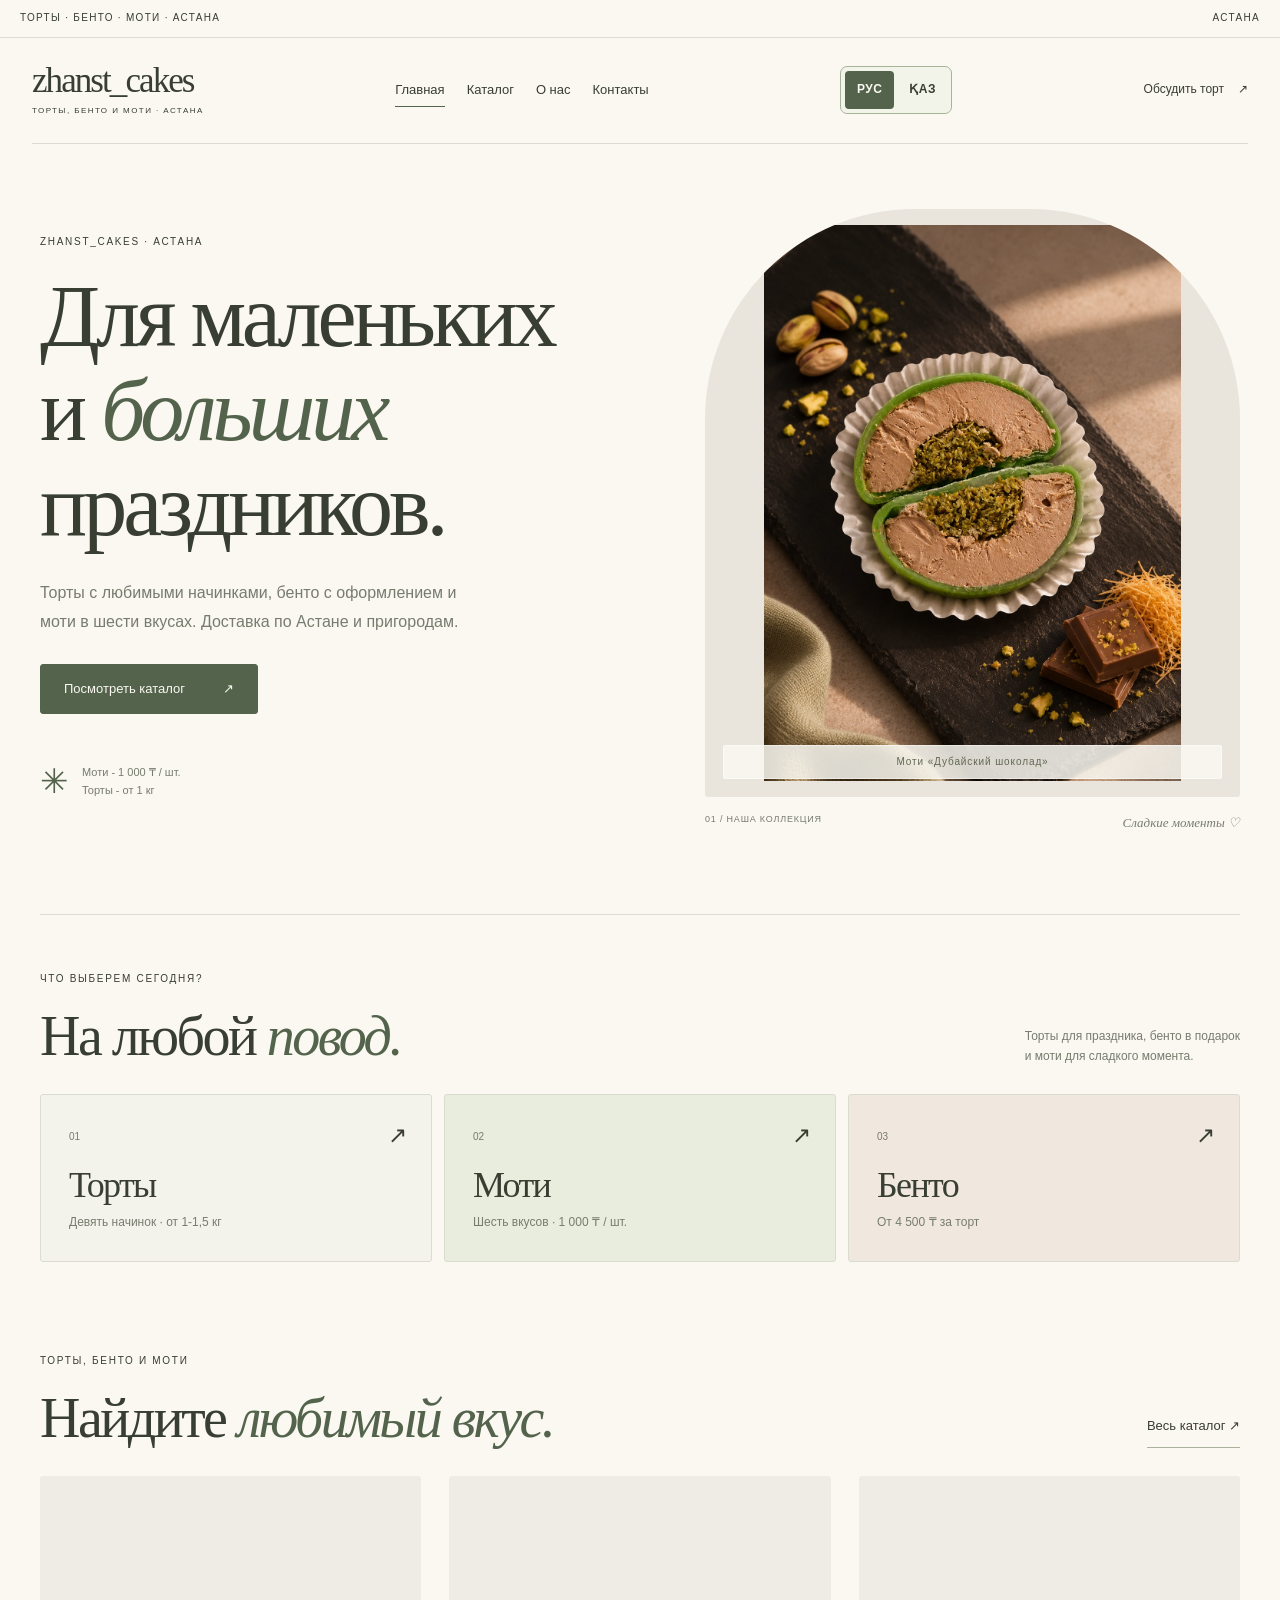
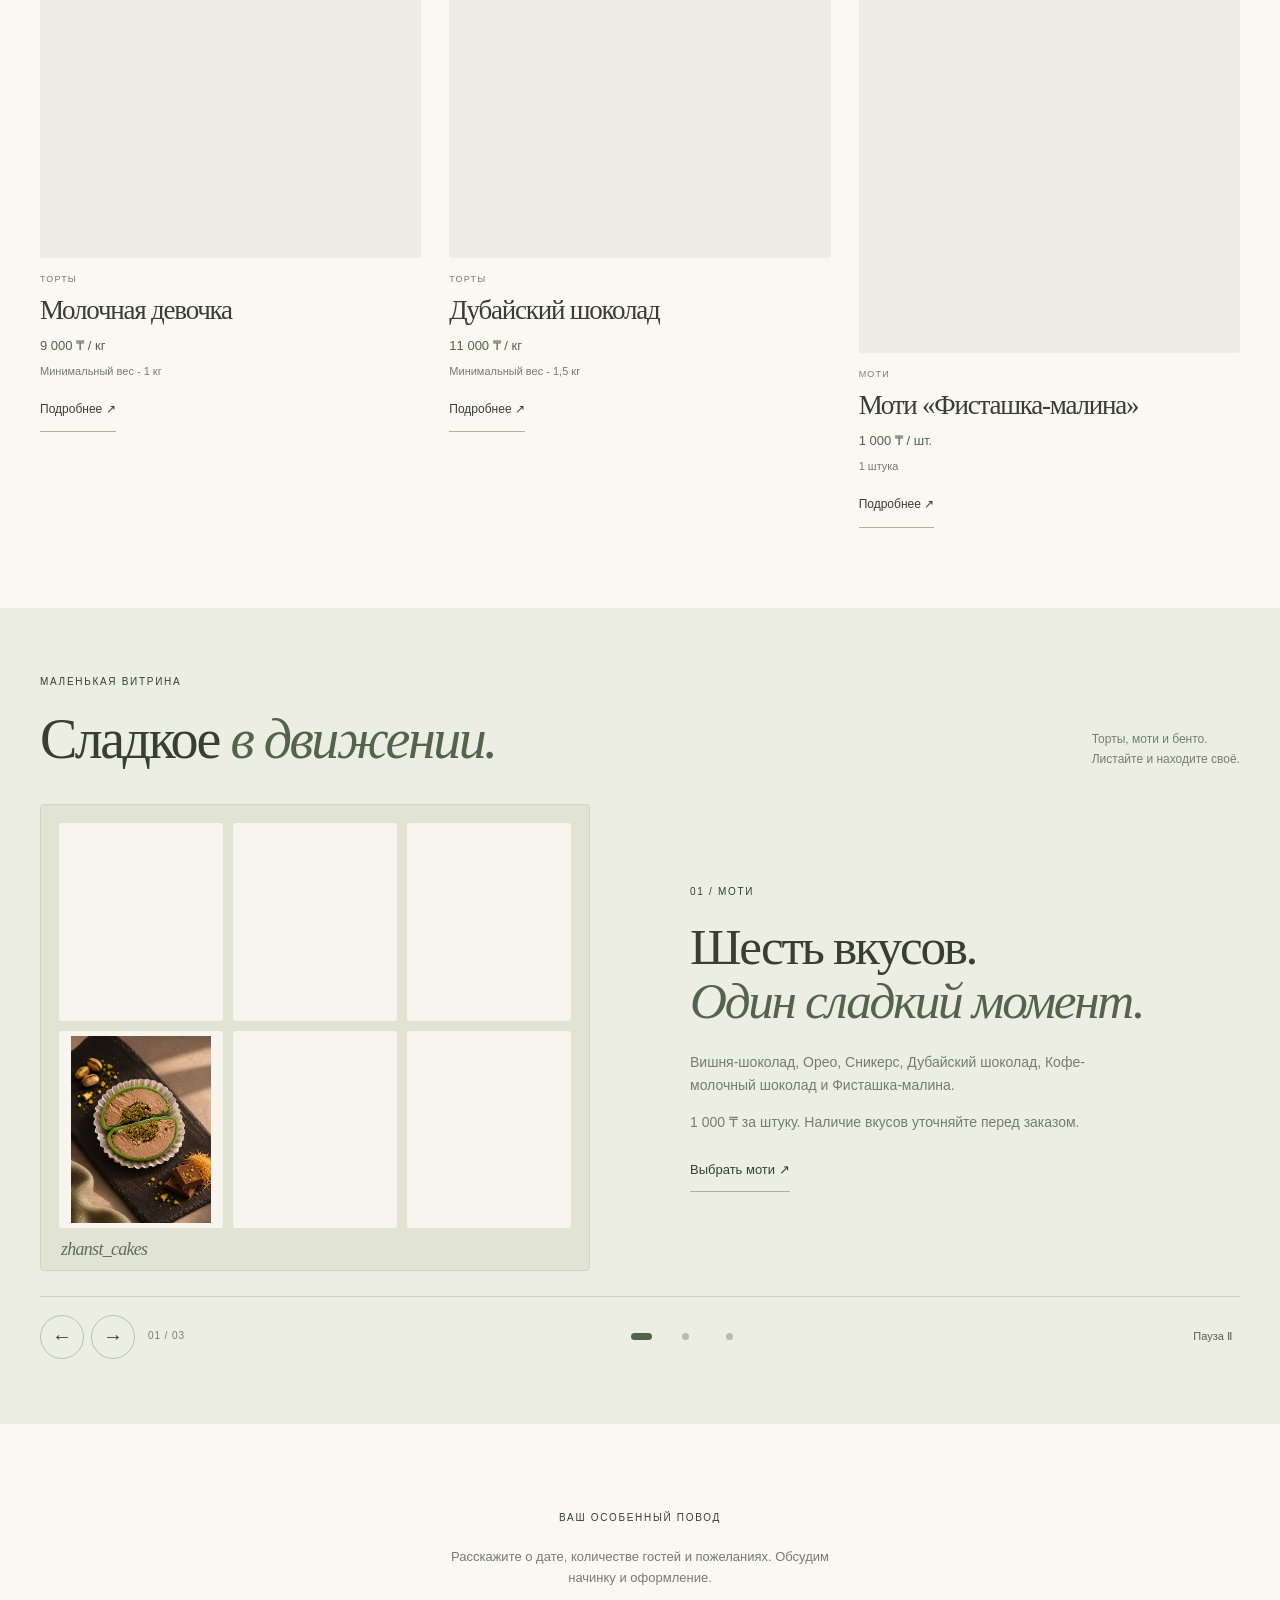
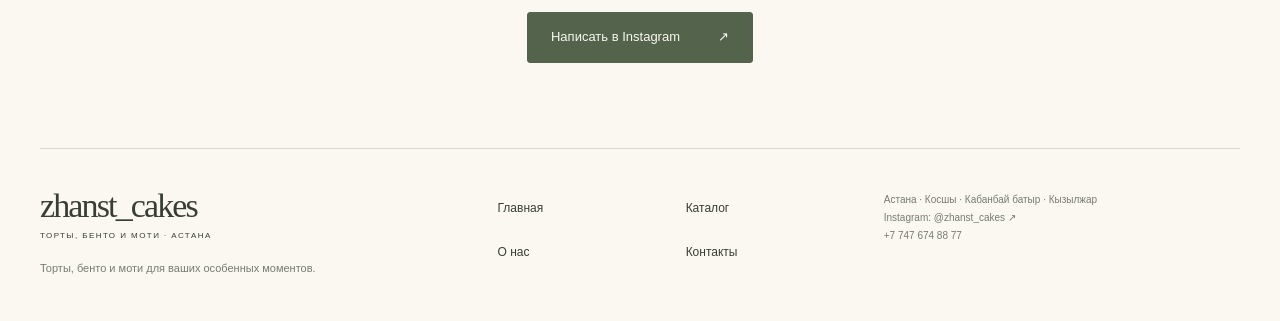
==== index.html @ f771cd1b "Add files via upload" ====
<!doctype html>
<html lang="ru"><head><meta charset="utf-8"><meta name="viewport" content="width=device-width,initial-scale=1">
<meta http-equiv="Content-Security-Policy" content="default-src 'none'; script-src 'self'; script-src-attr 'none'; style-src 'self'; style-src-attr 'none'; img-src 'self'; font-src 'self'; connect-src 'none'; object-src 'none'; base-uri 'none'; form-action 'none'">
<meta name="referrer" content="no-referrer"><meta name="robots" content="noindex,nofollow">
<title>Главная - zhanst_cakes</title><meta name="description" content="Торты, бенто и моти zhanst_cakes. Моти - 1 000 ₸ за штуку. Доставка: Астана, Косшы, село Кабанбай батыр и Кызылжар.">
<link rel="icon" href="images/icon.svg" type="image/svg+xml"><link rel="stylesheet" href="style.css"><script src="config.js" defer></script><script src="script.js" defer></script><script src="carousel.js" defer></script><link rel="alternate" hreflang="ru" href="index.html"><link rel="alternate" hreflang="kk" href="index-kk.html"></head>
<body><a class="skip" href="#main">Перейти к содержимому</a>
<div class="topline">Торты · Бенто · Моти · Астана <span>Астана</span></div>
<header class="header"><a class="brand" href="index.html" aria-label="zhanst_cakes - главная">zhanst_cakes<span>торты, бенто и моти · Астана</span></a><div class="language-switch" role="group" aria-label="Язык сайта"><a href="index.html" lang="ru" hreflang="ru" data-language-link="index.html" aria-current="true">РУС</a><a href="index-kk.html" lang="kk" hreflang="kk" data-language-link="index-kk.html">ҚАЗ</a></div><button class="menu-toggle" type="button" aria-expanded="false" aria-controls="navigation" aria-label="Открыть меню">Меню <span aria-hidden="true">☰</span></button><nav id="navigation" aria-label="Основная навигация"><a href="index.html" aria-current="page">Главная</a><a href="catalog.html">Каталог</a><a href="about.html">О нас</a><a href="contacts.html">Контакты</a></nav><a class="header-contact" href="contacts.html">Обсудить торт <span aria-hidden="true">↗</span></a></header>
<main id="main">
<section class="hero container"><div class="hero-copy"><p class="eyebrow">ZHANST_CAKES · АСТАНА</p><h1>Для маленьких<br>и <em>больших</em><br>праздников.</h1><p class="lead">Торты с любимыми начинками, бенто с оформлением и моти в шести вкусах. Доставка по Астане и пригородам.</p><a class="button" href="catalog.html">Посмотреть каталог <span>↗</span></a><div class="hero-bottom"><span class="asterisk" aria-hidden="true">✳</span><span>Моти - 1 000 ₸ / шт.<br>Торты - от 1 кг</span></div></div><div class="hero-visual"><div class="photo-slot hero-photo"><img src="images/mochi-dubai.webp" alt="Моти Дубайский шоколад в разрезе" width="800" height="1000"><span>Моти «Дубайский шоколад»</span></div><div class="photo-caption"><span>01 / НАША КОЛЛЕКЦИЯ</span><span>Сладкие моменты ♡</span></div></div></section>
<section class="category-section container"><div class="section-head"><div><p class="eyebrow">ЧТО ВЫБЕРЕМ СЕГОДНЯ?</p><h2>На любой <em>повод.</em></h2></div><p>Торты для праздника, бенто в подарок<br>и моти для сладкого момента.</p></div><div class="categories"><a class="category" href="catalog.html?category=cake"><span class="category-number">01</span><h3>Торты</h3><p>Девять начинок · от 1-1,5 кг</p><span class="category-arrow">↗</span></a><a class="category" href="catalog.html?category=mochi"><span class="category-number">02</span><h3>Моти</h3><p>Шесть вкусов · 1 000 ₸ / шт.</p><span class="category-arrow">↗</span></a><a class="category" href="catalog.html?category=bento"><span class="category-number">03</span><h3>Бенто</h3><p>От 4 500 ₸ за торт</p><span class="category-arrow">↗</span></a></div></section>
<section class="collection container"><div class="section-head"><div><p class="eyebrow">ТОРТЫ, БЕНТО И МОТИ</p><h2>Найдите <em>любимый вкус.</em></h2></div><a class="text-link" href="catalog.html">Весь каталог ↗</a></div><div class="product-grid" id="featured-products"></div><noscript><p>Посмотреть <a href="catalog.html">каталог десертов</a>. Для интерактивных карточек включите JavaScript.</p></noscript></section>
<section class="story-strip showcase" aria-labelledby="showcase-heading"><div class="container"><div class="section-head"><div><p class="eyebrow">МАЛЕНЬКАЯ ВИТРИНА</p><h2 id="showcase-heading">Сладкое <em>в движении.</em></h2></div><p>Торты, моти и бенто.<br>Листайте и находите своё.</p></div><div id="dessert-showcase" class="showcase-region" role="region" aria-roledescription="карусель" aria-label="Коллекция десертов" tabindex="-1"><div class="showcase-stage"><article class="showcase-slide story-grid" data-showcase-slide role="group" aria-roledescription="слайд" aria-label="1 из 3 - Моти"><div class="showcase-collage collage-mochi"><div class="showcase-tile"><img src="images/mochi-cherry.webp" alt="Моти «Вишня-шоколад»" width="400" height="500" loading="lazy" decoding="async"></div><div class="showcase-tile"><img src="images/mochi-oreo.webp" alt="Моти «Орео»" width="400" height="500" loading="lazy" decoding="async"></div><div class="showcase-tile"><img src="images/mochi-snickers.webp" alt="Моти «Сникерс»" width="400" height="500" loading="lazy" decoding="async"></div><div class="showcase-tile"><img src="images/mochi-dubai.webp" alt="Моти «Дубайский шоколад»" width="400" height="500" loading="lazy" decoding="async"></div><div class="showcase-tile"><img src="images/mochi-coffee.webp" alt="Моти «Кофе-молочный шоколад»" width="400" height="500" loading="lazy" decoding="async"></div><div class="showcase-tile"><img src="images/mochi-pistachio.webp" alt="Моти «Фисташка-малина»" width="400" height="500" loading="lazy" decoding="async"></div><span class="showcase-stamp" aria-hidden="true">zhanst_cakes</span></div><div class="showcase-copy"><p class="eyebrow">01 / МОТИ</p><h3>Шесть вкусов.<br><em>Один сладкий момент.</em></h3><p>Вишня-шоколад, Орео, Сникерс, Дубайский шоколад, Кофе-молочный шоколад и Фисташка-малина.</p><p>1 000 ₸ за штуку. Наличие вкусов уточняйте перед заказом.</p><a class="text-link" href="catalog.html?category=mochi">Выбрать моти ↗</a></div></article><article class="showcase-slide story-grid" data-showcase-slide role="group" aria-roledescription="слайд" aria-label="2 из 3 - Торты" hidden><div class="showcase-collage collage-cake"><div class="showcase-tile"><img src="images/cake-milk-updated.png" alt="Разрез торта «Молочная девочка»" width="400" height="500" loading="lazy" decoding="async"></div><div class="showcase-tile"><img src="images/cake-cherry-updated.png" alt="Разрез торта «Шоко-вишня»" width="400" height="500" loading="lazy" decoding="async"></div><div class="showcase-tile"><img src="images/cake-pistachio-updated.png" alt="Разрез торта «Фисташка-малина»" width="400" height="500" loading="lazy" decoding="async"></div><div class="showcase-tile"><img src="images/cake-coffee-updated.png" alt="Разрез торта «Кофейная девочка»" width="400" height="500" loading="lazy" decoding="async"></div><span class="showcase-stamp" aria-hidden="true">zhanst_cakes</span></div><div class="showcase-copy"><p class="eyebrow">02 / ТОРТЫ</p><h3>Сначала - вкус.<br><em>Затем - ваш праздник.</em></h3><p>От нежной Молочной девочки до насыщенного Дубайского шоколада - в каталоге девять начинок.</p><p>Молочная девочка, Кофейная девочка и Вупи пай - от 1 кг. Остальные торты - от 1,5 кг.</p><a class="text-link" href="catalog.html?category=cake">Выбрать начинку ↗</a></div></article><article class="showcase-slide story-grid" data-showcase-slide role="group" aria-roledescription="слайд" aria-label="3 из 3 - Бенто" hidden><div class="showcase-collage collage-bento"><div class="showcase-tile"><img src="images/bento-01-updated.png" alt="Бенто с надписью и сердечками - пример декора" width="400" height="500" loading="lazy" decoding="async"></div><div class="showcase-tile"><img src="images/bento-04-updated.webp" alt="Розовый бенто с сахарной распечаткой - пример декора" width="400" height="500" loading="lazy" decoding="async"></div><span class="showcase-stamp" aria-hidden="true">zhanst_cakes</span></div><div class="showcase-copy"><p class="eyebrow">03 / БЕНТО</p><h3>Ваша идея.<br><em>Ваш маленький торт.</em></h3><p>Надпись, рисунок или съедобная сахарная распечатка - обсудим оформление по вашему пожеланию.</p><p>От 4 500 ₸ за торт. На фото - примеры декора.</p><a class="text-link" href="catalog.html?category=bento">Посмотреть бенто ↗</a></div></article></div><div class="showcase-controls" hidden><div class="showcase-arrows"><button type="button" data-showcase-prev aria-label="Предыдущая категория">←</button><button type="button" data-showcase-next aria-label="Следующая категория">→</button><span class="showcase-count" data-showcase-count>01 / 03</span></div><div class="showcase-dots" role="group" aria-label="Перейти к категории"><button type="button" data-showcase-dot="0" aria-label="Моти" aria-pressed="true" class="active"><span></span></button><button type="button" data-showcase-dot="1" aria-label="Торты" aria-pressed="false"><span></span></button><button type="button" data-showcase-dot="2" aria-label="Бенто" aria-pressed="false"><span></span></button></div><button class="showcase-pause" type="button" data-showcase-pause aria-label="Приостановить автоматическую смену слайдов">Пауза Ⅱ</button></div><p class="sr-only" data-showcase-status aria-live="polite" aria-atomic="true"></p></div><noscript><p>Посмотрите также <a class="text-link" href="catalog.html?category=cake">торты ↗</a> и <a class="text-link" href="catalog.html?category=bento">бенто ↗</a>.</p></noscript></div></section><section class="cta"><p class="eyebrow">ВАШ ОСОБЕННЫЙ ПОВОД</p><p>Расскажите о дате, количестве гостей и пожеланиях. Обсудим начинку и оформление.</p><a class="button" href="https://www.instagram.com/zhanst_cakes/">Написать в Instagram <span>↗</span></a></section></main>
<footer class="footer"><div><a class="brand" href="index.html">zhanst_cakes<span>торты, бенто и моти · Астана</span></a><p>Торты, бенто и моти для ваших особенных моментов.</p></div><nav aria-label="Навигация в подвале"><a href="index.html" aria-current="page">Главная</a><a href="catalog.html">Каталог</a><a href="about.html">О нас</a><a href="contacts.html">Контакты</a></nav><div class="footer-note">Астана · Косшы · Кабанбай батыр · Кызылжар<br><a href="https://www.instagram.com/zhanst_cakes/">Instagram: @zhanst_cakes ↗</a><br><a href="tel:+77476748877">+7 747 674 88 77</a></div></footer>
<dialog id="product-dialog" aria-labelledby="dialog-title"><button class="dialog-close" type="button" aria-label="Закрыть окно">×</button><div id="dialog-content"></div></dialog>
<dialog id="contact-dialog" aria-labelledby="contact-title"><button class="dialog-close" type="button" aria-label="Закрыть окно">×</button><p class="eyebrow">КОНТАКТЫ</p><h2 id="contact-title">Свяжитесь с нами</h2><p>Позвоните нам или напишите в WhatsApp и Instagram - обсудим ваш заказ.</p><a class="button" href="contacts.html">На страницу контактов ↗</a></dialog>
</body></html>
---- style.css ----
:root{--paper:#faf8f1;--ink:#383e32;--sage:#53634c;--muted:#777c6e;--line:#d9dccf;--soft:#eceee3;--serif:Georgia,'Times New Roman',serif}*{box-sizing:border-box}html{scroll-behavior:smooth;scroll-padding-top:110px}body{margin:0;background:var(--paper);color:var(--ink);font:15px/1.65 Arial,Helvetica,sans-serif}a{color:inherit;text-decoration:none}button,input,select{font:inherit}button,a,summary,select{-webkit-tap-highlight-color:transparent}button,summary,select{cursor:pointer}img{max-width:100%;display:block}button{color:inherit}h1,h2,h3,p{margin-top:0}h1,h2,h3{font-family:var(--serif);font-weight:400;line-height:1.07;letter-spacing:-.045em}h1{font-size:clamp(44px,7vw,88px);margin-bottom:26px}h2{font-size:clamp(34px,4.4vw,56px);margin-bottom:22px}h3{font-size:29px}em{font-weight:400;color:var(--sage)}a:focus-visible,button:focus-visible,select:focus-visible,summary:focus-visible{outline:3px solid #8a9b76;outline-offset:5px}.container{width:min(1200px,calc(100% - 40px));margin-inline:auto}.skip{position:fixed;top:-80px;left:20px;padding:12px 18px;background:var(--ink);color:white;z-index:20}.skip:focus{top:12px}.topline{font-size:10px;letter-spacing:.13em;text-transform:uppercase;border-bottom:1px solid var(--line);padding:10px 20px;display:flex;justify-content:space-between}.header{width:min(1320px,calc(100% - 40px));margin:auto;display:flex;align-items:center;justify-content:space-between;gap:20px;padding:23px 0;flex-wrap:wrap;border-bottom:1px solid var(--line)}.brand{font:40px/.9 var(--serif);letter-spacing:-.065em;display:inline-flex;flex-direction:column;gap:10px;flex-shrink:0}.brand span{font:8px/1.2 Arial,sans-serif;letter-spacing:.18em;text-transform:uppercase}.header nav{display:flex;gap:24px;width:100%;order:3;justify-content:center;font-size:13px}.header nav a{padding:10px 0;position:relative}.header nav a[aria-current=page]::after{content:'';height:1px;background:var(--sage);position:absolute;bottom:4px;left:0;right:0}.header-contact{display:none;font-size:12px;gap:24px;align-items:center}.menu-toggle{display:none;align-items:center;gap:12px;min-height:44px;padding:8px 0 8px 12px;background:none;border:0;font-size:12px}.menu-toggle span{font-size:22px}.js .menu-toggle{display:flex}.js .header nav{display:none}.js .header nav.open{display:flex}.eyebrow{font-size:10px;letter-spacing:.17em;line-height:1.7;font-weight:500;margin-bottom:20px}.lead{font-size:15px;line-height:1.8;color:var(--muted);max-width:440px}.button{display:inline-flex;align-items:center;justify-content:space-between;gap:38px;background:var(--sage);color:var(--paper);padding:15px 23px;border:1px solid var(--sage);border-radius:3px;min-height:50px;font-size:13px;line-height:1.4}.button:hover{background:#414f3b}.button.secondary{background:transparent;color:var(--sage)}.text-link{display:inline-flex;align-items:center;padding:10px 0;border-bottom:1px solid #aab29b;font-size:13px;min-height:44px}.hero{display:grid;gap:35px;padding-top:45px;padding-bottom:55px}.hero .lead{margin-bottom:28px}.hero-bottom{display:flex;gap:14px;align-items:center;margin-top:32px;font-size:11px;color:var(--muted);line-height:1.6}.asterisk{font-size:34px;color:var(--sage)}.photo-slot{position:relative;background:#e9e5dc;overflow:hidden;border-radius:3px;aspect-ratio:4/5}.photo-slot img{width:100%;height:100%;object-fit:cover}.photo-slot>span{position:absolute;bottom:18px;left:18px;right:18px;text-align:center;font-size:10px;letter-spacing:.09em;color:#626853;background:#faf8f1d9;padding:8px;border:1px solid #ffffff70;border-radius:2px}.hero-photo{border-radius:140px 140px 3px 3px;aspect-ratio:1/1.1}.photo-caption{display:flex;justify-content:space-between;gap:15px;padding-top:15px;font-size:9px;letter-spacing:.09em;color:var(--muted)}.photo-caption span:last-child{font-family:var(--serif);font-style:italic;font-size:13px;letter-spacing:0}.section-head{display:flex;align-items:flex-start;justify-content:space-between;gap:20px;flex-direction:column;margin-bottom:28px}.section-head h2{margin:0}.section-head>p{font-size:12px;color:var(--muted);margin:0}.category-section{padding-block:40px 45px;border-top:1px solid var(--line)}.categories{display:grid;gap:12px}.category{padding:22px 24px;border:1px solid var(--line);position:relative;background:#f4f3eb;border-radius:3px}.category:nth-child(2){background:#e9edde}.category:nth-child(3){background:#f0e7df}.category:hover{border-color:var(--sage)}.category-number{font-size:10px;color:var(--muted)}.category h3{margin:18px 0 8px}.category p{font-size:12px;color:var(--muted);margin-bottom:0}.category-arrow{position:absolute;right:24px;top:22px;font-size:23px}.collection{padding-block:25px 65px}.product-grid{display:grid;grid-template-columns:repeat(2,minmax(0,1fr));gap:30px 14px}.product-card{min-width:0}.product-card .photo-slot{aspect-ratio:4/5}.product-card:nth-child(3n+2) .is-placeholder img{filter:hue-rotate(325deg)}.product-card:nth-child(3n+3) .is-placeholder img{filter:hue-rotate(30deg)}.photo-button{display:block;padding:0;border:0;width:100%;background:transparent;text-align:left}.product-category{font-size:9px;letter-spacing:.13em;text-transform:uppercase;color:var(--muted);margin:14px 0 8px}.product-card h3{font-size:21px;line-height:1.15;margin:0 0 9px;overflow-wrap:anywhere}.product-price{font-size:12px;margin:0 0 12px;color:var(--sage)}.product-link{background:transparent;border:0;border-bottom:1px solid #aab29b;padding:8px 0;font-size:11px;min-height:44px;text-align:left}.story-strip{background:var(--soft);padding-block:45px}.story-grid{display:grid;gap:32px;align-items:center}.story-photo{aspect-ratio:1.25}.story-grid p:not(.eyebrow){color:var(--muted);font-size:14px;max-width:420px}.cta{text-align:center;padding:65px 20px}.cta>p:not(.eyebrow){color:var(--muted);font-size:13px;max-width:400px;margin:0 auto 24px}.footer{width:min(1200px,calc(100% - 40px));margin:auto;border-top:1px solid var(--line);padding:32px 0;display:grid;gap:30px}.footer .brand{font-size:34px}.footer p{font-size:11px;color:var(--muted);margin:18px 0 0}.footer nav{display:flex;flex-wrap:wrap;gap:10px 24px;font-size:12px}.footer nav a{padding:8px 0;min-height:44px}.footer-note{font-size:10px;color:var(--muted);line-height:1.8}.page-intro{padding-block:45px 32px}.page-intro h1{font-size:clamp(44px,6.5vw,76px)}.catalog{padding-bottom:45px}.toolbar{padding:20px 0;border-top:1px solid var(--line);border-bottom:1px solid var(--line);display:flex;gap:18px;flex-wrap:wrap;align-items:center;justify-content:space-between}.filters{display:flex;gap:7px;flex-wrap:wrap}.filters button{border:1px solid var(--line);border-radius:40px;background:transparent;padding:10px 17px;font-size:12px;min-height:44px}.filters .active{background:var(--sage);border-color:var(--sage);color:var(--paper)}.sort{display:flex;gap:10px;align-items:center;font-size:11px;color:var(--muted)}select{border:1px solid var(--line);border-radius:3px;color:var(--ink);background:var(--paper);padding:10px;min-height:44px;font-size:12px}.catalog-status{font-size:11px;color:var(--muted);margin:18px 0 22px}.pagination{display:flex;gap:10px;justify-content:center;padding:30px 0 10px}.pagination button{width:44px;height:44px;border:1px solid var(--line);border-radius:50%;background:transparent}.pagination .active{background:var(--sage);color:var(--paper);border-color:var(--sage)}.catalog-note{text-align:center;font-size:11px;color:var(--muted);margin:20px 0}.about-layout{display:grid;gap:35px;align-items:center;padding-bottom:55px}.portrait-photo{border-radius:130px 130px 3px 3px}.about-copy p:not(.eyebrow){font-size:14px;color:var(--muted);max-width:470px}.values{padding-block:35px 20px;border-top:1px solid var(--line)}.values-grid{display:grid;gap:28px}.values-grid span{font-size:11px;color:var(--sage)}.values-grid h3{margin:14px 0}.values-grid p{font-size:13px;color:var(--muted);max-width:280px}.contact-layout{display:grid;gap:30px;padding-bottom:55px}.contact-panel{background:var(--soft);padding:28px;border-radius:4px}.contact-row{display:flex;align-items:center;justify-content:space-between;gap:20px;border-top:1px solid #cdd3bf;padding:22px 0;min-height:80px}.contact-row strong{display:block;font:28px var(--serif);letter-spacing:-.03em}.contact-row small{font-size:11px;color:var(--muted);display:block;margin-top:7px;overflow-wrap:anywhere}.contact-row>span:last-child{font-size:27px}.muted{font-size:11px;color:var(--muted);margin:14px 0 0}.contact-info{padding:10px 0;display:grid;gap:24px}.contact-info h2{font-size:36px}.contact-info p:not(.eyebrow){font-size:13px;color:var(--muted);max-width:380px}.contact-info .eyebrow{margin-bottom:12px}.faq{padding-bottom:65px}.faq h2{margin-bottom:30px}.faq details{border-top:1px solid var(--line);padding:0}.faq details:last-child{border-bottom:1px solid var(--line)}summary{padding:20px 0;font-size:14px;min-height:50px}details p{font-size:13px;color:var(--muted);padding-right:20px;max-width:600px}dialog{background:var(--paper);color:var(--ink);border:0;border-radius:8px;padding:44px 22px 26px;width:min(560px,calc(100% - 30px));max-height:90vh;overflow:auto}dialog::backdrop{background:#26301ecc}dialog h2{font-size:34px;overflow-wrap:anywhere}dialog p{font-size:14px;color:var(--muted)}dialog .photo-slot{aspect-ratio:1.5;margin-bottom:22px}dialog .button{width:100%;margin-top:10px}.dialog-close{position:absolute;top:4px;right:4px;border:0;background:transparent;font-size:28px;min-width:44px;min-height:44px}.dialog-size{font-size:12px}body.dialog-open{overflow:hidden}
@media(min-width:640px){.container,.footer{width:min(1200px,calc(100% - 64px))}.header{width:calc(100% - 64px)}.hero{grid-template-columns:1fr 1fr;align-items:center;gap:30px;padding-block:60px}.hero h1{font-size:clamp(48px,7vw,88px)}.categories{grid-template-columns:repeat(3,minmax(0,1fr))}.category{padding:24px 20px}.category h3{font-size:27px}.section-head{flex-direction:row;align-items:end}.product-grid{gap:35px 22px}.story-grid,.about-layout,.contact-layout{grid-template-columns:1fr 1fr;gap:45px}.story-photo{aspect-ratio:1.15}.values-grid{grid-template-columns:repeat(3,minmax(0,1fr))}.footer{grid-template-columns:1.3fr 1fr}.footer-note{grid-column:1/-1}.page-intro{padding-block:65px 40px}.about-copy h2{font-size:40px}.contact-panel{padding:35px}}
@media(min-width:960px){.header{flex-wrap:nowrap;padding-block:27px}.header nav,.js .header nav{display:flex;width:auto;order:0;gap:35px}.menu-toggle,.js .menu-toggle{display:none}.header-contact{display:flex}.hero{gap:80px;padding-block:65px 80px}.hero-visual{padding-left:25px}.hero-photo{border-radius:210px 210px 3px 3px}.hero-bottom{margin-top:40px}.product-grid{grid-template-columns:repeat(3,minmax(0,1fr));gap:40px 28px}.product-card h3{font-size:27px}.product-price{font-size:13px}.product-link{font-size:12px}.category-section{padding-block:55px}.category{padding:28px}.category h3{font-size:36px}.collection{padding-block:35px 80px}.story-strip{padding-block:65px}.story-grid{gap:100px}.story-photo{max-width:470px}.cta{padding-block:85px}.footer{grid-template-columns:1.2fr 1fr 1fr;align-items:start;padding-block:42px}.footer-note{grid-column:auto}.footer nav{display:grid;grid-template-columns:1fr 1fr;gap:0 20px}.about-layout{gap:100px;padding-bottom:75px}.portrait-photo{max-width:480px}.about-copy h2{font-size:52px}.contact-layout{gap:100px}.contact-info{padding-top:20px}.faq{padding-top:20px}.hero .lead{font-size:16px}.values{padding-block:45px 30px}dialog{padding:48px 35px 35px}}
@media(max-width:359px){.container,.footer,.header{width:calc(100% - 28px)}.product-grid{grid-template-columns:1fr}.hero h1{font-size:43px}.filters{gap:5px}.filters button{padding-inline:12px}.contact-panel{padding:22px}.topline{font-size:8px}}
@media(prefers-reduced-motion:reduce){html{scroll-behavior:auto}}

/* Brand, serving details and full mochi assortment. */
.brand{font-size:29px;letter-spacing:-.055em}.product-size{font-size:11px;color:var(--muted);margin:0 0 8px}.product-card:has(.product-category) .photo-slot{aspect-ratio:1/1.1}.mochi-overview{aspect-ratio:941/1672;border-radius:3px;max-width:420px;width:100%;justify-self:center}.mochi-overview img{object-fit:contain}.hero-photo img{object-position:center}.product-price{margin-bottom:6px}@media(min-width:960px){.brand{font-size:35px}}

/* Whole photographs with breathing room; small source photos never upscale. */
.product-card .photo-slot, .product-card:has(.product-category) .photo-slot{aspect-ratio:4/5;padding:14px;background:#eeece5;display:grid;place-items:center}
.product-card .photo-slot img{width:100%;height:100%;object-fit:contain;border-radius:2px;min-height:0}
.product-card .photo-cake, .product-card:has(.product-category) .photo-cake{aspect-ratio:1/1;padding:18px}
.product-card .photo-cake img{width:auto;height:auto;max-width:100%;max-height:100%;object-fit:contain}
#dialog-content .photo-slot{display:grid;place-items:center;aspect-ratio:auto;height:min(48vh,480px);padding:16px;background:#eeece5}
#dialog-content .photo-slot img{width:auto;height:auto;max-width:100%;max-height:100%;object-fit:contain;min-height:0}
.hero-photo img{object-fit:contain;padding:16px}.photo-button:hover .photo-slot{background:#e8e6dd}
@media(max-width:600px){.product-card .photo-slot{padding:8px}.product-card .photo-cake,.product-card:has(.product-category) .photo-cake{padding:10px}.topline{gap:12px}}

/* Local, accessible dessert showcase — no carousel library. */
.sr-only{position:absolute;width:1px;height:1px;padding:0;margin:-1px;overflow:hidden;clip-path:inset(50%);white-space:nowrap;border:0}
.showcase .section-head{margin-bottom:35px}.showcase-region{outline-offset:8px}.showcase-slide[hidden],.showcase-controls[hidden]{display:none!important}
.showcase-slide{animation:showcase-enter .55s ease both;min-width:0}.showcase-copy h3{font-size:clamp(32px,4vw,52px);margin-bottom:22px}.showcase-copy{min-width:0}.showcase-copy p:not(.eyebrow){font-size:14px;color:var(--muted)}
.showcase-collage{position:relative;display:grid;gap:10px;aspect-ratio:1.18;width:100%;padding:18px 18px 42px;background:#e1e4d5;border:1px solid #d0d5c3;border-radius:4px;grid-template-columns:repeat(3,minmax(0,1fr));overflow:hidden}
.showcase-tile{background:#f7f5ee;min-height:0;min-width:0;border-radius:3px;display:grid;place-items:center;padding:5px;overflow:hidden}.showcase-tile img{width:100%;height:100%;min-height:0;object-fit:contain;border-radius:2px}
.collage-cake{grid-template-columns:repeat(2,minmax(0,1fr));background:#e9e2d7}.collage-cake .showcase-tile img{width:auto;height:auto;max-width:100%;max-height:100%}.collage-bento{grid-template-columns:repeat(2,minmax(0,1fr));background:#eadee0}.showcase-stamp{position:absolute;bottom:10px;left:20px;font:italic 18px Georgia;color:#646c58;letter-spacing:-.04em}
.showcase-controls{margin-top:25px;padding-top:18px;border-top:1px solid #cbd2be;display:flex;align-items:center;justify-content:space-between;gap:8px}.showcase-arrows{display:flex;align-items:center;gap:7px}.showcase-arrows button{width:44px;height:44px;border:1px solid #b9c2ac;border-radius:50%;background:transparent;font-size:20px}.showcase-arrows button:hover{background:#d9e0cf}.showcase-count{font-size:10px;letter-spacing:.09em;color:var(--muted);margin-left:6px}.showcase-dots{display:flex;gap:0}.showcase-dots button{width:36px;min-height:44px;display:grid;place-items:center;border:0;background:none}.showcase-dots span{width:7px;height:7px;border-radius:50%;background:#b5bea7;transition:width .2s}.showcase-dots .active span{width:21px;border-radius:5px;background:var(--sage)}.showcase-pause{min-height:44px;border:0;background:none;color:var(--sage);font-size:11px;padding:8px;white-space:nowrap}
@keyframes showcase-enter{from{opacity:.2;transform:translateY(8px)}to{opacity:1;transform:translateY(0)}}
@media(max-width:639px){.showcase .story-grid{gap:25px}.showcase-collage{aspect-ratio:1.1;padding:12px 12px 38px;gap:7px}.showcase-copy h3{font-size:36px}.showcase-controls{flex-wrap:wrap}.showcase-count{margin-left:3px}.showcase-dots button{width:30px}.showcase-pause{font-size:10px}.showcase-copy p:not(.eyebrow){font-size:13px}}
@media(prefers-reduced-motion:reduce){.showcase-slide{animation:none}.showcase-dots span{transition:none}}
.showcase-collage{grid-template-rows:repeat(2,minmax(0,1fr))}.collage-bento{grid-template-rows:minmax(0,1fr)}.showcase-dots button{width:44px}
@media(max-width:639px){.showcase-dots button{width:44px}.showcase-controls{row-gap:4px}.showcase-count{font-size:9px}}

.product-card .photo-cake img{width:100%;height:100%;object-fit:contain;max-width:100%;max-height:100%}

/* Language selection remains visible outside the collapsed mobile menu. */
.language-switch{display:inline-flex;align-items:center;gap:4px;padding:4px;border:1px solid #a8b499;border-radius:7px;background:#f2f4ea;flex-shrink:0}.language-switch a{display:grid;place-items:center;min-width:49px;min-height:38px;padding:5px 10px;border-radius:4px;font-size:12px;font-weight:700;letter-spacing:.04em}.language-switch a[aria-current=true]{background:var(--sage);color:var(--paper)}.language-switch a:hover{box-shadow:inset 0 0 0 1px var(--sage)}
@media(max-width:959px){.header .brand{order:0}.header .menu-toggle{order:1;margin-left:auto}.header .language-switch{order:2;margin-left:auto}.header #navigation{order:3}.header .header-contact{order:4}}
@media(max-width:639px){.header{display:grid;grid-template-columns:minmax(0,1fr) auto;gap:16px 12px}.header .brand{grid-column:1;grid-row:1;min-width:0}.header .menu-toggle{grid-column:2;grid-row:1}.header .language-switch{grid-column:1/-1;grid-row:2;justify-self:end;margin:0}.header #navigation{grid-column:1/-1;grid-row:3;flex-direction:column;gap:3px;align-items:stretch;padding-top:8px}.header #navigation a{min-height:44px}.language-switch a{min-height:44px;min-width:62px}.header .header-contact{display:none}.showcase-copy h3{overflow-wrap:break-word}}
@media(min-width:960px){.header .brand{order:0}.header #navigation{order:1;gap:22px}.header .language-switch{order:2}.header .header-contact{order:3;gap:14px}}
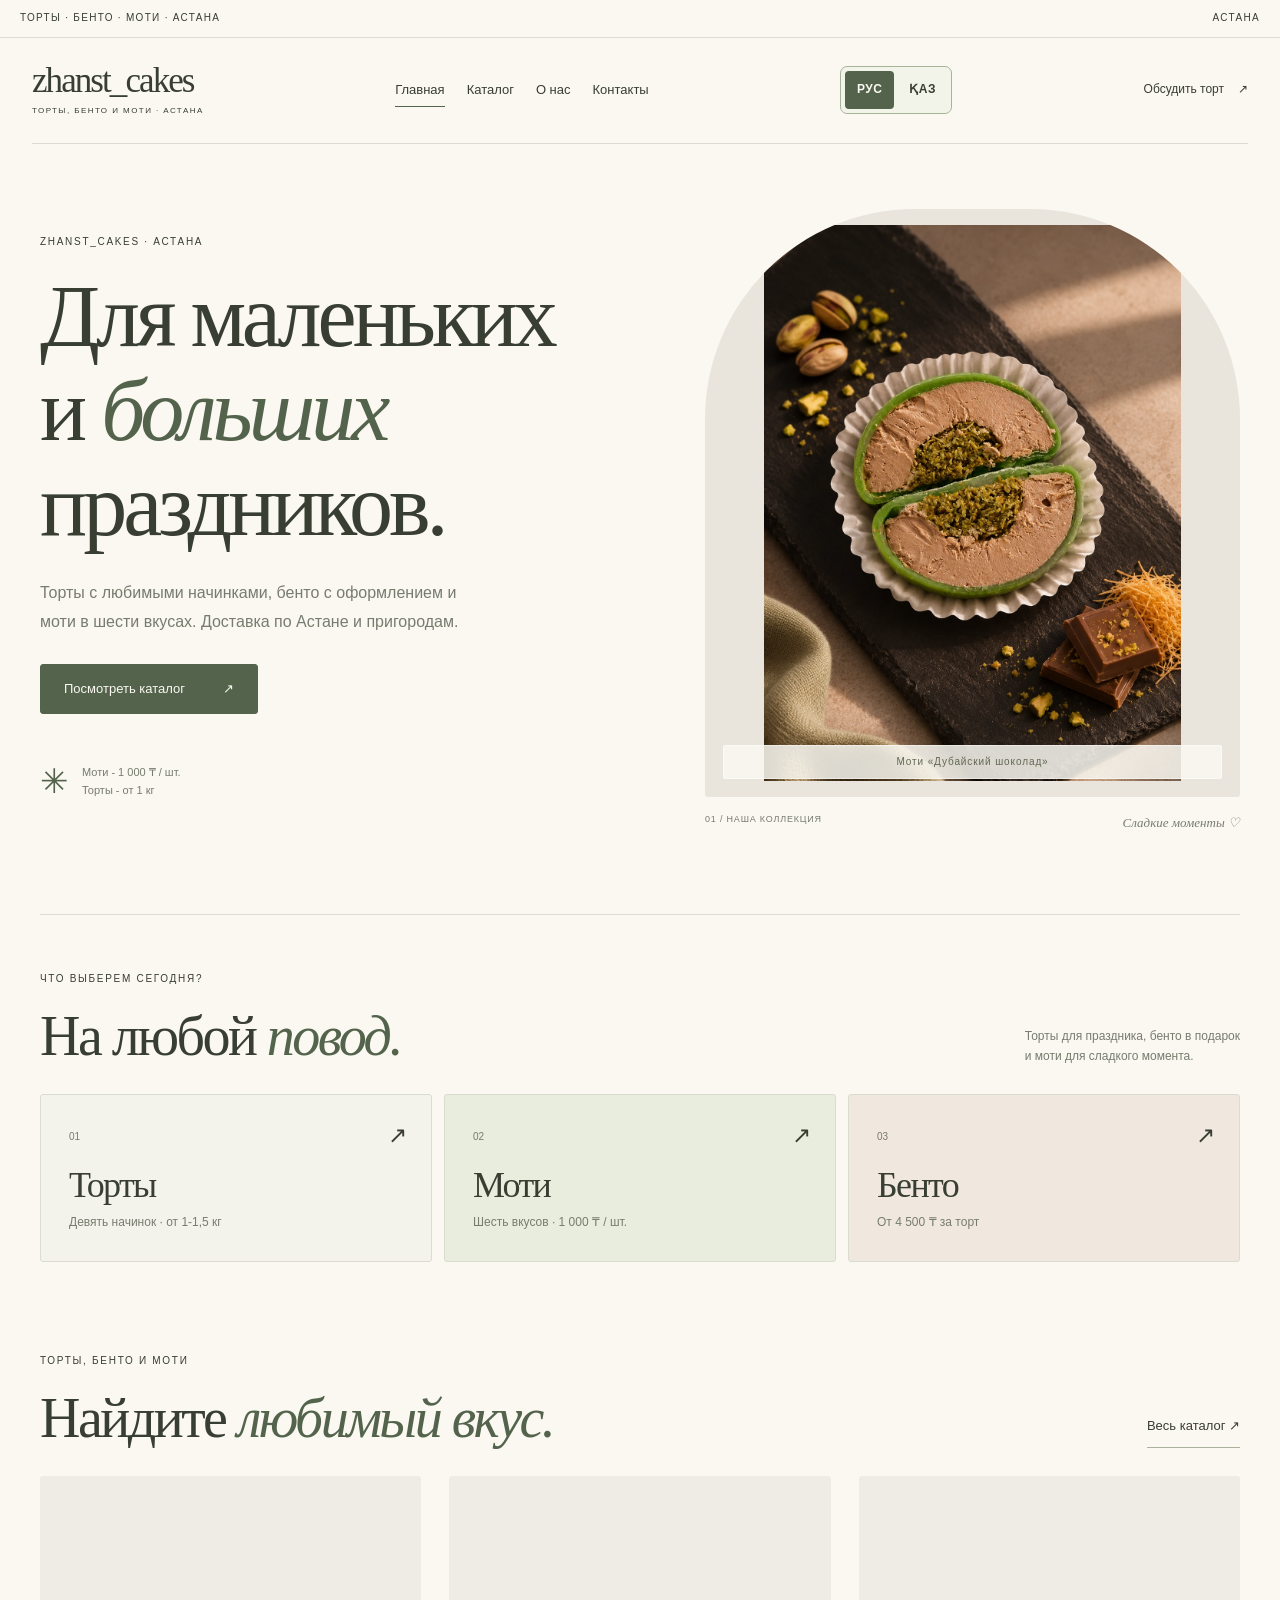
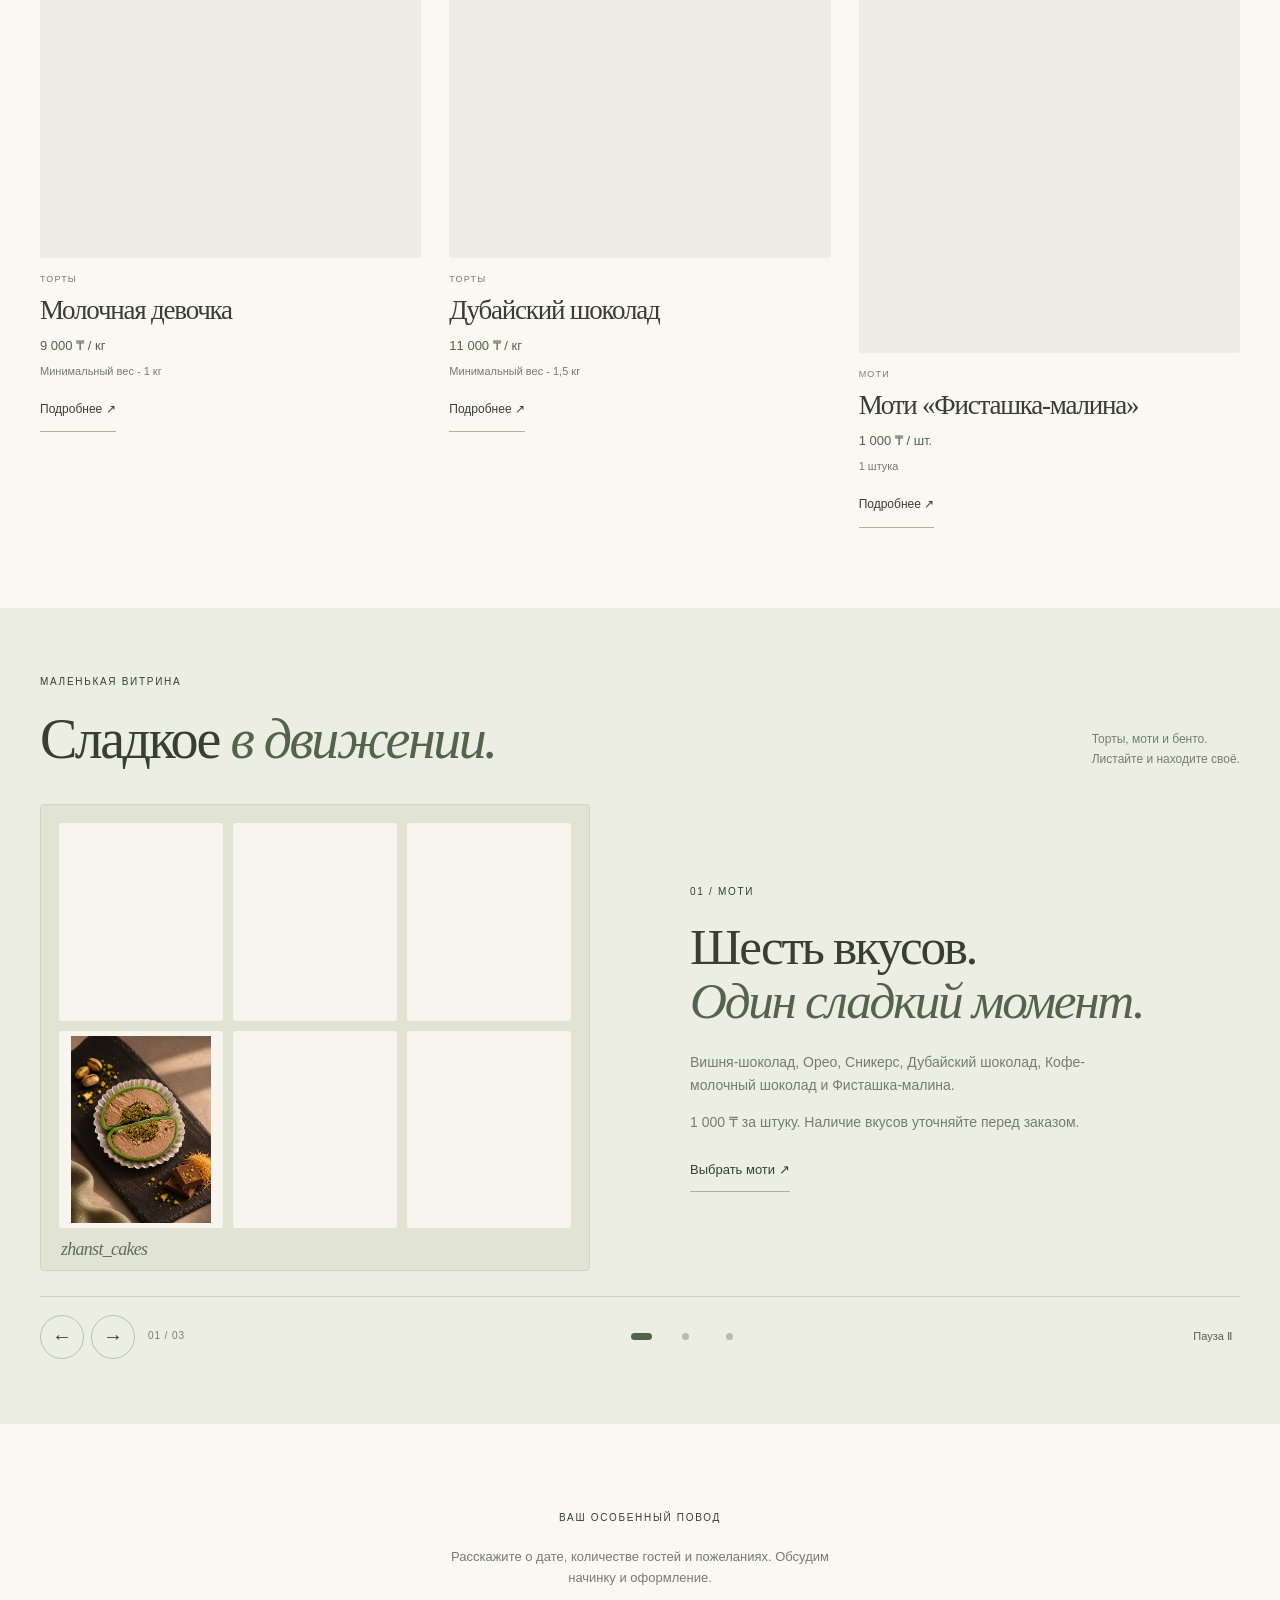
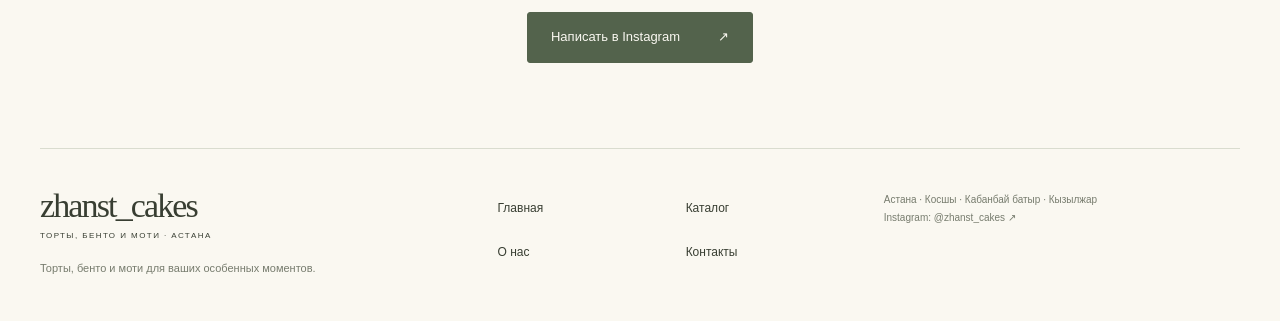
==== commit 45f3e439: "Add files via upload" ====
--- a/index.html
+++ b/index.html
@@ -12,7 +12,7 @@
 <section class="category-section container"><div class="section-head"><div><p class="eyebrow">ЧТО ВЫБЕРЕМ СЕГОДНЯ?</p><h2>На любой <em>повод.</em></h2></div><p>Торты для праздника, бенто в подарок<br>и моти для сладкого момента.</p></div><div class="categories"><a class="category" href="catalog.html?category=cake"><span class="category-number">01</span><h3>Торты</h3><p>Девять начинок · от 1-1,5 кг</p><span class="category-arrow">↗</span></a><a class="category" href="catalog.html?category=mochi"><span class="category-number">02</span><h3>Моти</h3><p>Шесть вкусов · 1 000 ₸ / шт.</p><span class="category-arrow">↗</span></a><a class="category" href="catalog.html?category=bento"><span class="category-number">03</span><h3>Бенто</h3><p>От 4 500 ₸ за торт</p><span class="category-arrow">↗</span></a></div></section>
 <section class="collection container"><div class="section-head"><div><p class="eyebrow">ТОРТЫ, БЕНТО И МОТИ</p><h2>Найдите <em>любимый вкус.</em></h2></div><a class="text-link" href="catalog.html">Весь каталог ↗</a></div><div class="product-grid" id="featured-products"></div><noscript><p>Посмотреть <a href="catalog.html">каталог десертов</a>. Для интерактивных карточек включите JavaScript.</p></noscript></section>
 <section class="story-strip showcase" aria-labelledby="showcase-heading"><div class="container"><div class="section-head"><div><p class="eyebrow">МАЛЕНЬКАЯ ВИТРИНА</p><h2 id="showcase-heading">Сладкое <em>в движении.</em></h2></div><p>Торты, моти и бенто.<br>Листайте и находите своё.</p></div><div id="dessert-showcase" class="showcase-region" role="region" aria-roledescription="карусель" aria-label="Коллекция десертов" tabindex="-1"><div class="showcase-stage"><article class="showcase-slide story-grid" data-showcase-slide role="group" aria-roledescription="слайд" aria-label="1 из 3 - Моти"><div class="showcase-collage collage-mochi"><div class="showcase-tile"><img src="images/mochi-cherry.webp" alt="Моти «Вишня-шоколад»" width="400" height="500" loading="lazy" decoding="async"></div><div class="showcase-tile"><img src="images/mochi-oreo.webp" alt="Моти «Орео»" width="400" height="500" loading="lazy" decoding="async"></div><div class="showcase-tile"><img src="images/mochi-snickers.webp" alt="Моти «Сникерс»" width="400" height="500" loading="lazy" decoding="async"></div><div class="showcase-tile"><img src="images/mochi-dubai.webp" alt="Моти «Дубайский шоколад»" width="400" height="500" loading="lazy" decoding="async"></div><div class="showcase-tile"><img src="images/mochi-coffee.webp" alt="Моти «Кофе-молочный шоколад»" width="400" height="500" loading="lazy" decoding="async"></div><div class="showcase-tile"><img src="images/mochi-pistachio.webp" alt="Моти «Фисташка-малина»" width="400" height="500" loading="lazy" decoding="async"></div><span class="showcase-stamp" aria-hidden="true">zhanst_cakes</span></div><div class="showcase-copy"><p class="eyebrow">01 / МОТИ</p><h3>Шесть вкусов.<br><em>Один сладкий момент.</em></h3><p>Вишня-шоколад, Орео, Сникерс, Дубайский шоколад, Кофе-молочный шоколад и Фисташка-малина.</p><p>1 000 ₸ за штуку. Наличие вкусов уточняйте перед заказом.</p><a class="text-link" href="catalog.html?category=mochi">Выбрать моти ↗</a></div></article><article class="showcase-slide story-grid" data-showcase-slide role="group" aria-roledescription="слайд" aria-label="2 из 3 - Торты" hidden><div class="showcase-collage collage-cake"><div class="showcase-tile"><img src="images/cake-milk-updated.png" alt="Разрез торта «Молочная девочка»" width="400" height="500" loading="lazy" decoding="async"></div><div class="showcase-tile"><img src="images/cake-cherry-updated.png" alt="Разрез торта «Шоко-вишня»" width="400" height="500" loading="lazy" decoding="async"></div><div class="showcase-tile"><img src="images/cake-pistachio-updated.png" alt="Разрез торта «Фисташка-малина»" width="400" height="500" loading="lazy" decoding="async"></div><div class="showcase-tile"><img src="images/cake-coffee-updated.png" alt="Разрез торта «Кофейная девочка»" width="400" height="500" loading="lazy" decoding="async"></div><span class="showcase-stamp" aria-hidden="true">zhanst_cakes</span></div><div class="showcase-copy"><p class="eyebrow">02 / ТОРТЫ</p><h3>Сначала - вкус.<br><em>Затем - ваш праздник.</em></h3><p>От нежной Молочной девочки до насыщенного Дубайского шоколада - в каталоге девять начинок.</p><p>Молочная девочка, Кофейная девочка и Вупи пай - от 1 кг. Остальные торты - от 1,5 кг.</p><a class="text-link" href="catalog.html?category=cake">Выбрать начинку ↗</a></div></article><article class="showcase-slide story-grid" data-showcase-slide role="group" aria-roledescription="слайд" aria-label="3 из 3 - Бенто" hidden><div class="showcase-collage collage-bento"><div class="showcase-tile"><img src="images/bento-01-updated.png" alt="Бенто с надписью и сердечками - пример декора" width="400" height="500" loading="lazy" decoding="async"></div><div class="showcase-tile"><img src="images/bento-04-updated.webp" alt="Розовый бенто с сахарной распечаткой - пример декора" width="400" height="500" loading="lazy" decoding="async"></div><span class="showcase-stamp" aria-hidden="true">zhanst_cakes</span></div><div class="showcase-copy"><p class="eyebrow">03 / БЕНТО</p><h3>Ваша идея.<br><em>Ваш маленький торт.</em></h3><p>Надпись, рисунок или съедобная сахарная распечатка - обсудим оформление по вашему пожеланию.</p><p>От 4 500 ₸ за торт. На фото - примеры декора.</p><a class="text-link" href="catalog.html?category=bento">Посмотреть бенто ↗</a></div></article></div><div class="showcase-controls" hidden><div class="showcase-arrows"><button type="button" data-showcase-prev aria-label="Предыдущая категория">←</button><button type="button" data-showcase-next aria-label="Следующая категория">→</button><span class="showcase-count" data-showcase-count>01 / 03</span></div><div class="showcase-dots" role="group" aria-label="Перейти к категории"><button type="button" data-showcase-dot="0" aria-label="Моти" aria-pressed="true" class="active"><span></span></button><button type="button" data-showcase-dot="1" aria-label="Торты" aria-pressed="false"><span></span></button><button type="button" data-showcase-dot="2" aria-label="Бенто" aria-pressed="false"><span></span></button></div><button class="showcase-pause" type="button" data-showcase-pause aria-label="Приостановить автоматическую смену слайдов">Пауза Ⅱ</button></div><p class="sr-only" data-showcase-status aria-live="polite" aria-atomic="true"></p></div><noscript><p>Посмотрите также <a class="text-link" href="catalog.html?category=cake">торты ↗</a> и <a class="text-link" href="catalog.html?category=bento">бенто ↗</a>.</p></noscript></div></section><section class="cta"><p class="eyebrow">ВАШ ОСОБЕННЫЙ ПОВОД</p><p>Расскажите о дате, количестве гостей и пожеланиях. Обсудим начинку и оформление.</p><a class="button" href="https://www.instagram.com/zhanst_cakes/">Написать в Instagram <span>↗</span></a></section></main>
-<footer class="footer"><div><a class="brand" href="index.html">zhanst_cakes<span>торты, бенто и моти · Астана</span></a><p>Торты, бенто и моти для ваших особенных моментов.</p></div><nav aria-label="Навигация в подвале"><a href="index.html" aria-current="page">Главная</a><a href="catalog.html">Каталог</a><a href="about.html">О нас</a><a href="contacts.html">Контакты</a></nav><div class="footer-note">Астана · Косшы · Кабанбай батыр · Кызылжар<br><a href="https://www.instagram.com/zhanst_cakes/">Instagram: @zhanst_cakes ↗</a><br><a href="tel:+77476748877">+7 747 674 88 77</a></div></footer>
+<footer class="footer"><div><a class="brand" href="index.html">zhanst_cakes<span>торты, бенто и моти · Астана</span></a><p>Торты, бенто и моти для ваших особенных моментов.</p></div><nav aria-label="Навигация в подвале"><a href="index.html" aria-current="page">Главная</a><a href="catalog.html">Каталог</a><a href="about.html">О нас</a><a href="contacts.html">Контакты</a></nav><div class="footer-note">Астана · Косшы · Кабанбай батыр · Кызылжар<br><a href="https://www.instagram.com/zhanst_cakes/">Instagram: @zhanst_cakes ↗</a></div></footer>
 <dialog id="product-dialog" aria-labelledby="dialog-title"><button class="dialog-close" type="button" aria-label="Закрыть окно">×</button><div id="dialog-content"></div></dialog>
-<dialog id="contact-dialog" aria-labelledby="contact-title"><button class="dialog-close" type="button" aria-label="Закрыть окно">×</button><p class="eyebrow">КОНТАКТЫ</p><h2 id="contact-title">Свяжитесь с нами</h2><p>Позвоните нам или напишите в WhatsApp и Instagram - обсудим ваш заказ.</p><a class="button" href="contacts.html">На страницу контактов ↗</a></dialog>
+<dialog id="contact-dialog" aria-labelledby="contact-title"><button class="dialog-close" type="button" aria-label="Закрыть окно">×</button><p class="eyebrow">КОНТАКТЫ</p><h2 id="contact-title">Свяжитесь с нами</h2><p>Напишите в WhatsApp и Instagram - обсудим ваш заказ.</p><a class="button" href="contacts.html">На страницу контактов ↗</a></dialog>
 </body></html>
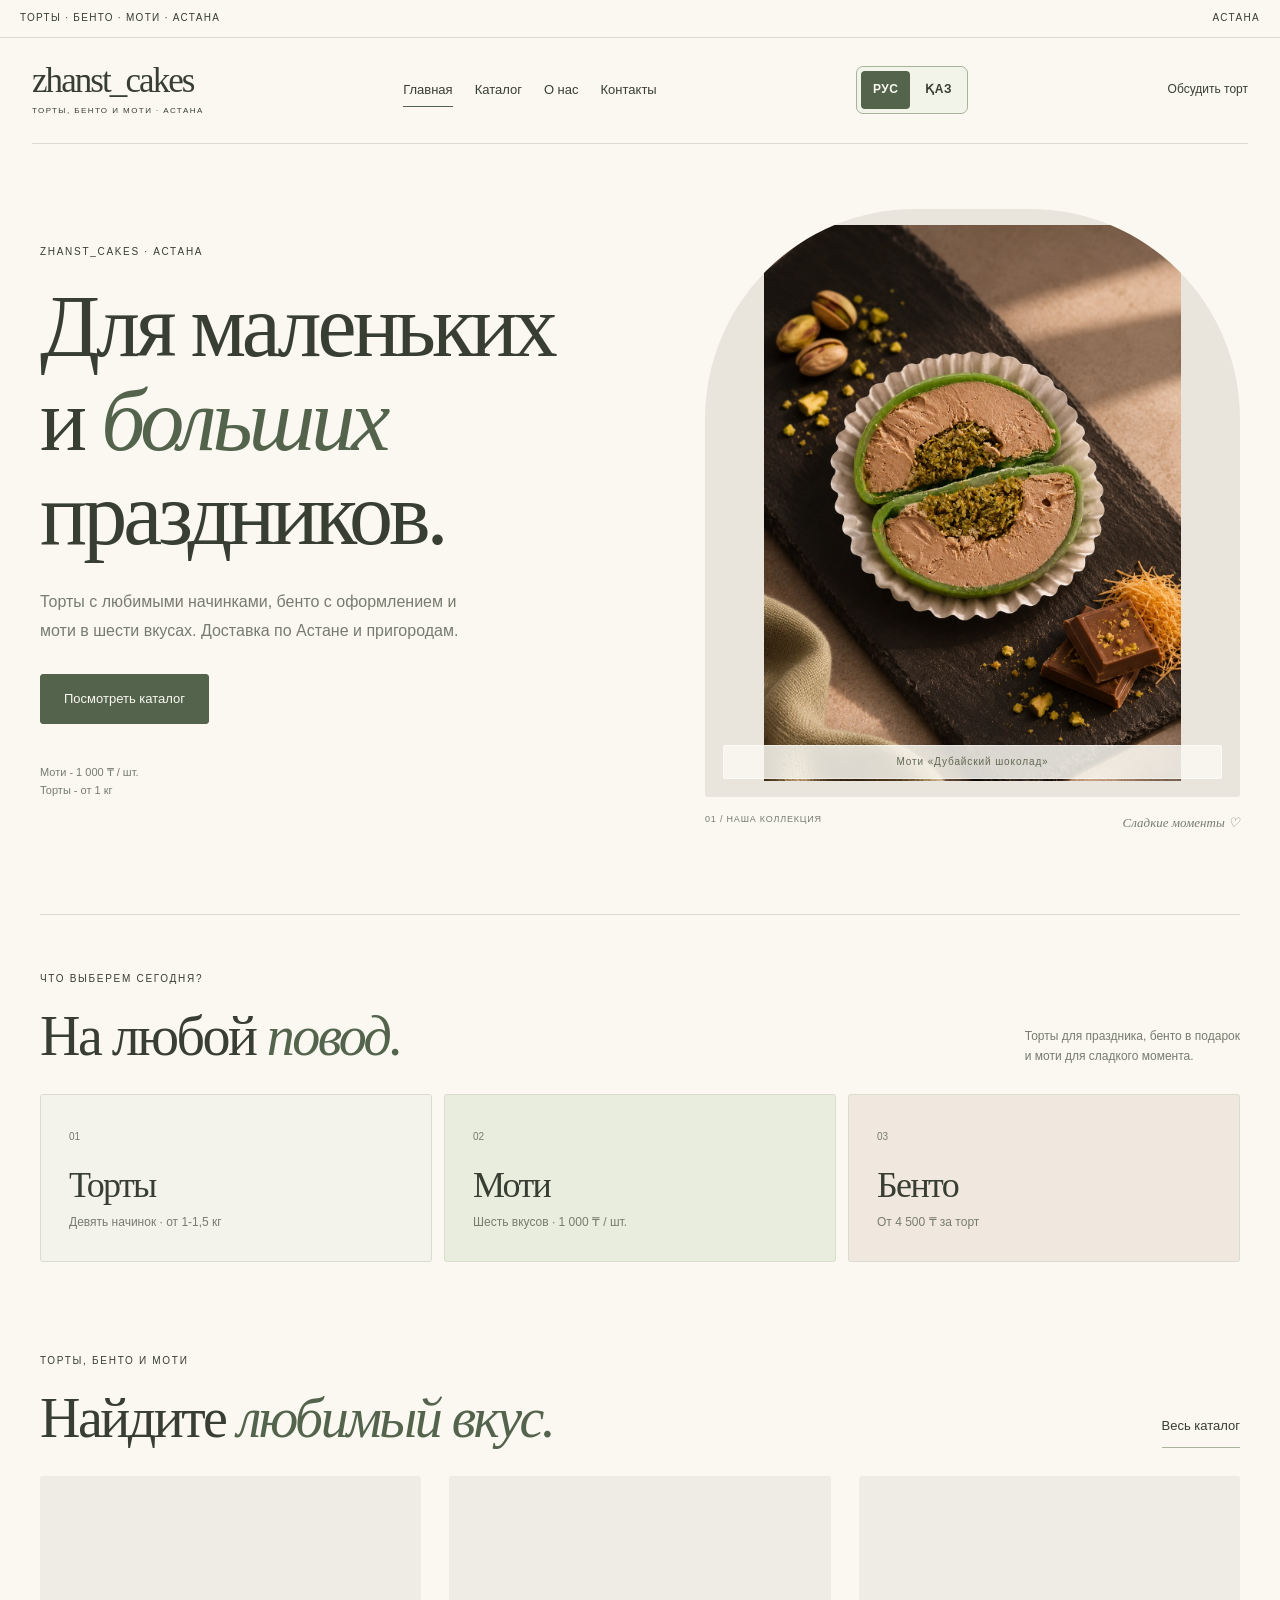
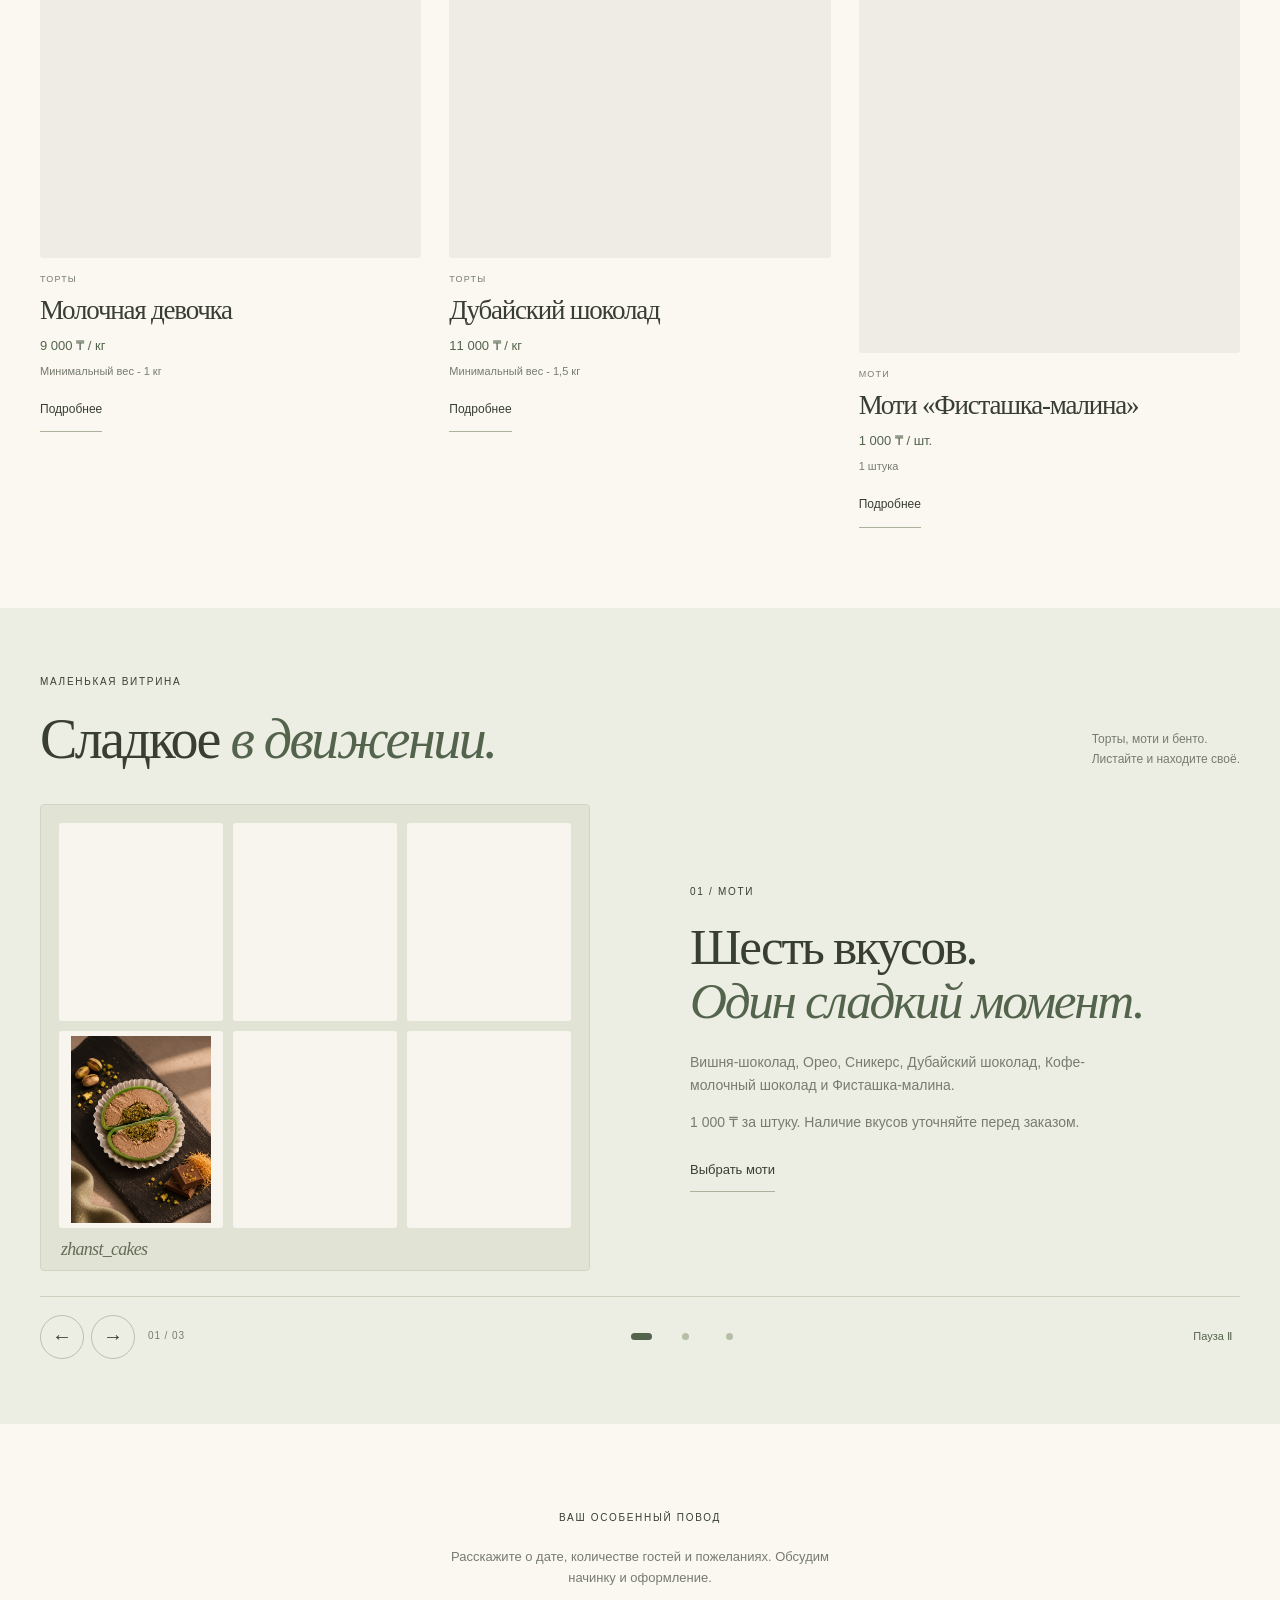
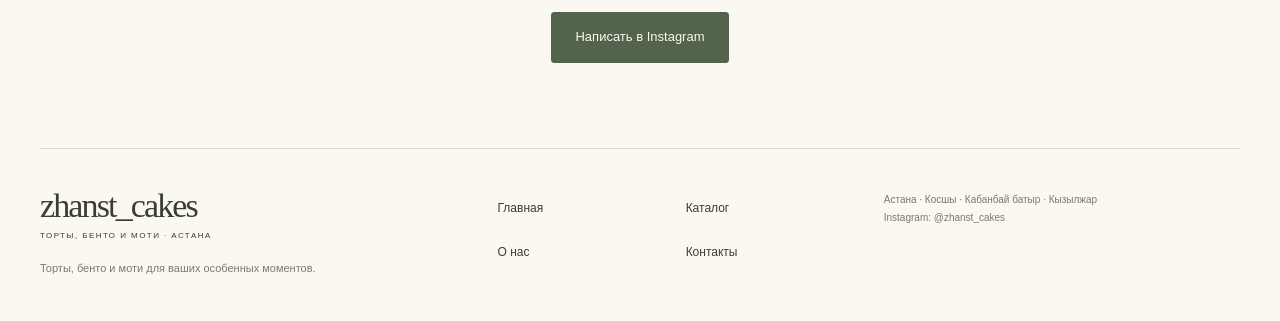
==== commit 852b2db4: "Add files via upload" ====
--- a/index.html
+++ b/index.html
@@ -6,13 +6,13 @@
 <link rel="icon" href="images/icon.svg" type="image/svg+xml"><link rel="stylesheet" href="style.css"><script src="config.js" defer></script><script src="script.js" defer></script><script src="carousel.js" defer></script><link rel="alternate" hreflang="ru" href="index.html"><link rel="alternate" hreflang="kk" href="index-kk.html"></head>
 <body><a class="skip" href="#main">Перейти к содержимому</a>
 <div class="topline">Торты · Бенто · Моти · Астана <span>Астана</span></div>
-<header class="header"><a class="brand" href="index.html" aria-label="zhanst_cakes - главная">zhanst_cakes<span>торты, бенто и моти · Астана</span></a><div class="language-switch" role="group" aria-label="Язык сайта"><a href="index.html" lang="ru" hreflang="ru" data-language-link="index.html" aria-current="true">РУС</a><a href="index-kk.html" lang="kk" hreflang="kk" data-language-link="index-kk.html">ҚАЗ</a></div><button class="menu-toggle" type="button" aria-expanded="false" aria-controls="navigation" aria-label="Открыть меню">Меню <span aria-hidden="true">☰</span></button><nav id="navigation" aria-label="Основная навигация"><a href="index.html" aria-current="page">Главная</a><a href="catalog.html">Каталог</a><a href="about.html">О нас</a><a href="contacts.html">Контакты</a></nav><a class="header-contact" href="contacts.html">Обсудить торт <span aria-hidden="true">↗</span></a></header>
+<header class="header"><a class="brand" href="index.html" aria-label="zhanst_cakes - главная">zhanst_cakes<span>торты, бенто и моти · Астана</span></a><div class="language-switch" role="group" aria-label="Язык сайта"><a href="index.html" lang="ru" hreflang="ru" data-language-link="index.html" aria-current="true">РУС</a><a href="index-kk.html" lang="kk" hreflang="kk" data-language-link="index-kk.html">ҚАЗ</a></div><button class="menu-toggle" type="button" aria-expanded="false" aria-controls="navigation" aria-label="Открыть меню">Меню <span aria-hidden="true">☰</span></button><nav id="navigation" aria-label="Основная навигация"><a href="index.html" aria-current="page">Главная</a><a href="catalog.html">Каталог</a><a href="about.html">О нас</a><a href="contacts.html">Контакты</a></nav><a class="header-contact" href="contacts.html">Обсудить торт </a></header>
 <main id="main">
-<section class="hero container"><div class="hero-copy"><p class="eyebrow">ZHANST_CAKES · АСТАНА</p><h1>Для маленьких<br>и <em>больших</em><br>праздников.</h1><p class="lead">Торты с любимыми начинками, бенто с оформлением и моти в шести вкусах. Доставка по Астане и пригородам.</p><a class="button" href="catalog.html">Посмотреть каталог <span>↗</span></a><div class="hero-bottom"><span class="asterisk" aria-hidden="true">✳</span><span>Моти - 1 000 ₸ / шт.<br>Торты - от 1 кг</span></div></div><div class="hero-visual"><div class="photo-slot hero-photo"><img src="images/mochi-dubai.webp" alt="Моти Дубайский шоколад в разрезе" width="800" height="1000"><span>Моти «Дубайский шоколад»</span></div><div class="photo-caption"><span>01 / НАША КОЛЛЕКЦИЯ</span><span>Сладкие моменты ♡</span></div></div></section>
-<section class="category-section container"><div class="section-head"><div><p class="eyebrow">ЧТО ВЫБЕРЕМ СЕГОДНЯ?</p><h2>На любой <em>повод.</em></h2></div><p>Торты для праздника, бенто в подарок<br>и моти для сладкого момента.</p></div><div class="categories"><a class="category" href="catalog.html?category=cake"><span class="category-number">01</span><h3>Торты</h3><p>Девять начинок · от 1-1,5 кг</p><span class="category-arrow">↗</span></a><a class="category" href="catalog.html?category=mochi"><span class="category-number">02</span><h3>Моти</h3><p>Шесть вкусов · 1 000 ₸ / шт.</p><span class="category-arrow">↗</span></a><a class="category" href="catalog.html?category=bento"><span class="category-number">03</span><h3>Бенто</h3><p>От 4 500 ₸ за торт</p><span class="category-arrow">↗</span></a></div></section>
-<section class="collection container"><div class="section-head"><div><p class="eyebrow">ТОРТЫ, БЕНТО И МОТИ</p><h2>Найдите <em>любимый вкус.</em></h2></div><a class="text-link" href="catalog.html">Весь каталог ↗</a></div><div class="product-grid" id="featured-products"></div><noscript><p>Посмотреть <a href="catalog.html">каталог десертов</a>. Для интерактивных карточек включите JavaScript.</p></noscript></section>
-<section class="story-strip showcase" aria-labelledby="showcase-heading"><div class="container"><div class="section-head"><div><p class="eyebrow">МАЛЕНЬКАЯ ВИТРИНА</p><h2 id="showcase-heading">Сладкое <em>в движении.</em></h2></div><p>Торты, моти и бенто.<br>Листайте и находите своё.</p></div><div id="dessert-showcase" class="showcase-region" role="region" aria-roledescription="карусель" aria-label="Коллекция десертов" tabindex="-1"><div class="showcase-stage"><article class="showcase-slide story-grid" data-showcase-slide role="group" aria-roledescription="слайд" aria-label="1 из 3 - Моти"><div class="showcase-collage collage-mochi"><div class="showcase-tile"><img src="images/mochi-cherry.webp" alt="Моти «Вишня-шоколад»" width="400" height="500" loading="lazy" decoding="async"></div><div class="showcase-tile"><img src="images/mochi-oreo.webp" alt="Моти «Орео»" width="400" height="500" loading="lazy" decoding="async"></div><div class="showcase-tile"><img src="images/mochi-snickers.webp" alt="Моти «Сникерс»" width="400" height="500" loading="lazy" decoding="async"></div><div class="showcase-tile"><img src="images/mochi-dubai.webp" alt="Моти «Дубайский шоколад»" width="400" height="500" loading="lazy" decoding="async"></div><div class="showcase-tile"><img src="images/mochi-coffee.webp" alt="Моти «Кофе-молочный шоколад»" width="400" height="500" loading="lazy" decoding="async"></div><div class="showcase-tile"><img src="images/mochi-pistachio.webp" alt="Моти «Фисташка-малина»" width="400" height="500" loading="lazy" decoding="async"></div><span class="showcase-stamp" aria-hidden="true">zhanst_cakes</span></div><div class="showcase-copy"><p class="eyebrow">01 / МОТИ</p><h3>Шесть вкусов.<br><em>Один сладкий момент.</em></h3><p>Вишня-шоколад, Орео, Сникерс, Дубайский шоколад, Кофе-молочный шоколад и Фисташка-малина.</p><p>1 000 ₸ за штуку. Наличие вкусов уточняйте перед заказом.</p><a class="text-link" href="catalog.html?category=mochi">Выбрать моти ↗</a></div></article><article class="showcase-slide story-grid" data-showcase-slide role="group" aria-roledescription="слайд" aria-label="2 из 3 - Торты" hidden><div class="showcase-collage collage-cake"><div class="showcase-tile"><img src="images/cake-milk-updated.png" alt="Разрез торта «Молочная девочка»" width="400" height="500" loading="lazy" decoding="async"></div><div class="showcase-tile"><img src="images/cake-cherry-updated.png" alt="Разрез торта «Шоко-вишня»" width="400" height="500" loading="lazy" decoding="async"></div><div class="showcase-tile"><img src="images/cake-pistachio-updated.png" alt="Разрез торта «Фисташка-малина»" width="400" height="500" loading="lazy" decoding="async"></div><div class="showcase-tile"><img src="images/cake-coffee-updated.png" alt="Разрез торта «Кофейная девочка»" width="400" height="500" loading="lazy" decoding="async"></div><span class="showcase-stamp" aria-hidden="true">zhanst_cakes</span></div><div class="showcase-copy"><p class="eyebrow">02 / ТОРТЫ</p><h3>Сначала - вкус.<br><em>Затем - ваш праздник.</em></h3><p>От нежной Молочной девочки до насыщенного Дубайского шоколада - в каталоге девять начинок.</p><p>Молочная девочка, Кофейная девочка и Вупи пай - от 1 кг. Остальные торты - от 1,5 кг.</p><a class="text-link" href="catalog.html?category=cake">Выбрать начинку ↗</a></div></article><article class="showcase-slide story-grid" data-showcase-slide role="group" aria-roledescription="слайд" aria-label="3 из 3 - Бенто" hidden><div class="showcase-collage collage-bento"><div class="showcase-tile"><img src="images/bento-01-updated.png" alt="Бенто с надписью и сердечками - пример декора" width="400" height="500" loading="lazy" decoding="async"></div><div class="showcase-tile"><img src="images/bento-04-updated.webp" alt="Розовый бенто с сахарной распечаткой - пример декора" width="400" height="500" loading="lazy" decoding="async"></div><span class="showcase-stamp" aria-hidden="true">zhanst_cakes</span></div><div class="showcase-copy"><p class="eyebrow">03 / БЕНТО</p><h3>Ваша идея.<br><em>Ваш маленький торт.</em></h3><p>Надпись, рисунок или съедобная сахарная распечатка - обсудим оформление по вашему пожеланию.</p><p>От 4 500 ₸ за торт. На фото - примеры декора.</p><a class="text-link" href="catalog.html?category=bento">Посмотреть бенто ↗</a></div></article></div><div class="showcase-controls" hidden><div class="showcase-arrows"><button type="button" data-showcase-prev aria-label="Предыдущая категория">←</button><button type="button" data-showcase-next aria-label="Следующая категория">→</button><span class="showcase-count" data-showcase-count>01 / 03</span></div><div class="showcase-dots" role="group" aria-label="Перейти к категории"><button type="button" data-showcase-dot="0" aria-label="Моти" aria-pressed="true" class="active"><span></span></button><button type="button" data-showcase-dot="1" aria-label="Торты" aria-pressed="false"><span></span></button><button type="button" data-showcase-dot="2" aria-label="Бенто" aria-pressed="false"><span></span></button></div><button class="showcase-pause" type="button" data-showcase-pause aria-label="Приостановить автоматическую смену слайдов">Пауза Ⅱ</button></div><p class="sr-only" data-showcase-status aria-live="polite" aria-atomic="true"></p></div><noscript><p>Посмотрите также <a class="text-link" href="catalog.html?category=cake">торты ↗</a> и <a class="text-link" href="catalog.html?category=bento">бенто ↗</a>.</p></noscript></div></section><section class="cta"><p class="eyebrow">ВАШ ОСОБЕННЫЙ ПОВОД</p><p>Расскажите о дате, количестве гостей и пожеланиях. Обсудим начинку и оформление.</p><a class="button" href="https://www.instagram.com/zhanst_cakes/">Написать в Instagram <span>↗</span></a></section></main>
-<footer class="footer"><div><a class="brand" href="index.html">zhanst_cakes<span>торты, бенто и моти · Астана</span></a><p>Торты, бенто и моти для ваших особенных моментов.</p></div><nav aria-label="Навигация в подвале"><a href="index.html" aria-current="page">Главная</a><a href="catalog.html">Каталог</a><a href="about.html">О нас</a><a href="contacts.html">Контакты</a></nav><div class="footer-note">Астана · Косшы · Кабанбай батыр · Кызылжар<br><a href="https://www.instagram.com/zhanst_cakes/">Instagram: @zhanst_cakes ↗</a></div></footer>
+<section class="hero container"><div class="hero-copy"><p class="eyebrow">ZHANST_CAKES · АСТАНА</p><h1>Для маленьких<br>и <em>больших</em><br>праздников.</h1><p class="lead">Торты с любимыми начинками, бенто с оформлением и моти в шести вкусах. Доставка по Астане и пригородам.</p><a class="button" href="catalog.html">Посмотреть каталог </a><div class="hero-bottom"><span>Моти - 1 000 ₸ / шт.<br>Торты - от 1 кг</span></div></div><div class="hero-visual"><div class="photo-slot hero-photo"><img src="images/mochi-dubai.webp" alt="Моти Дубайский шоколад в разрезе" width="800" height="1000"><span>Моти «Дубайский шоколад»</span></div><div class="photo-caption"><span>01 / НАША КОЛЛЕКЦИЯ</span><span>Сладкие моменты ♡</span></div></div></section>
+<section class="category-section container"><div class="section-head"><div><p class="eyebrow">ЧТО ВЫБЕРЕМ СЕГОДНЯ?</p><h2>На любой <em>повод.</em></h2></div><p>Торты для праздника, бенто в подарок<br>и моти для сладкого момента.</p></div><div class="categories"><a class="category" href="catalog.html?category=cake"><span class="category-number">01</span><h3>Торты</h3><p>Девять начинок · от 1-1,5 кг</p></a><a class="category" href="catalog.html?category=mochi"><span class="category-number">02</span><h3>Моти</h3><p>Шесть вкусов · 1 000 ₸ / шт.</p></a><a class="category" href="catalog.html?category=bento"><span class="category-number">03</span><h3>Бенто</h3><p>От 4 500 ₸ за торт</p></a></div></section>
+<section class="collection container"><div class="section-head"><div><p class="eyebrow">ТОРТЫ, БЕНТО И МОТИ</p><h2>Найдите <em>любимый вкус.</em></h2></div><a class="text-link" href="catalog.html">Весь каталог</a></div><div class="product-grid" id="featured-products"></div><noscript><p>Посмотреть <a href="catalog.html">каталог десертов</a>. Для интерактивных карточек включите JavaScript.</p></noscript></section>
+<section class="story-strip showcase" aria-labelledby="showcase-heading"><div class="container"><div class="section-head"><div><p class="eyebrow">МАЛЕНЬКАЯ ВИТРИНА</p><h2 id="showcase-heading">Сладкое <em>в движении.</em></h2></div><p>Торты, моти и бенто.<br>Листайте и находите своё.</p></div><div id="dessert-showcase" class="showcase-region" role="region" aria-roledescription="карусель" aria-label="Коллекция десертов" tabindex="-1"><div class="showcase-stage"><article class="showcase-slide story-grid" data-showcase-slide role="group" aria-roledescription="слайд" aria-label="1 из 3 - Моти"><div class="showcase-collage collage-mochi"><div class="showcase-tile"><img src="images/mochi-cherry.webp" alt="Моти «Вишня-шоколад»" width="400" height="500" loading="lazy" decoding="async"></div><div class="showcase-tile"><img src="images/mochi-oreo.webp" alt="Моти «Орео»" width="400" height="500" loading="lazy" decoding="async"></div><div class="showcase-tile"><img src="images/mochi-snickers.webp" alt="Моти «Сникерс»" width="400" height="500" loading="lazy" decoding="async"></div><div class="showcase-tile"><img src="images/mochi-dubai.webp" alt="Моти «Дубайский шоколад»" width="400" height="500" loading="lazy" decoding="async"></div><div class="showcase-tile"><img src="images/mochi-coffee.webp" alt="Моти «Кофе-молочный шоколад»" width="400" height="500" loading="lazy" decoding="async"></div><div class="showcase-tile"><img src="images/mochi-pistachio.webp" alt="Моти «Фисташка-малина»" width="400" height="500" loading="lazy" decoding="async"></div><span class="showcase-stamp" aria-hidden="true">zhanst_cakes</span></div><div class="showcase-copy"><p class="eyebrow">01 / МОТИ</p><h3>Шесть вкусов.<br><em>Один сладкий момент.</em></h3><p>Вишня-шоколад, Орео, Сникерс, Дубайский шоколад, Кофе-молочный шоколад и Фисташка-малина.</p><p>1 000 ₸ за штуку. Наличие вкусов уточняйте перед заказом.</p><a class="text-link" href="catalog.html?category=mochi">Выбрать моти</a></div></article><article class="showcase-slide story-grid" data-showcase-slide role="group" aria-roledescription="слайд" aria-label="2 из 3 - Торты" hidden><div class="showcase-collage collage-cake"><div class="showcase-tile"><img src="images/cake-milk-updated.png" alt="Разрез торта «Молочная девочка»" width="400" height="500" loading="lazy" decoding="async"></div><div class="showcase-tile"><img src="images/cake-cherry-updated.png" alt="Разрез торта «Шоко-вишня»" width="400" height="500" loading="lazy" decoding="async"></div><div class="showcase-tile"><img src="images/cake-pistachio-updated.png" alt="Разрез торта «Фисташка-малина»" width="400" height="500" loading="lazy" decoding="async"></div><div class="showcase-tile"><img src="images/cake-coffee-updated.png" alt="Разрез торта «Кофейная девочка»" width="400" height="500" loading="lazy" decoding="async"></div><span class="showcase-stamp" aria-hidden="true">zhanst_cakes</span></div><div class="showcase-copy"><p class="eyebrow">02 / ТОРТЫ</p><h3>Сначала - вкус.<br><em>Затем - ваш праздник.</em></h3><p>От нежной Молочной девочки до насыщенного Дубайского шоколада - в каталоге девять начинок.</p><p>Молочная девочка, Кофейная девочка и Вупи пай - от 1 кг. Остальные торты - от 1,5 кг.</p><a class="text-link" href="catalog.html?category=cake">Выбрать начинку</a></div></article><article class="showcase-slide story-grid" data-showcase-slide role="group" aria-roledescription="слайд" aria-label="3 из 3 - Бенто" hidden><div class="showcase-collage collage-bento"><div class="showcase-tile"><img src="images/bento-01-updated.png" alt="Бенто с надписью и сердечками - пример декора" width="400" height="500" loading="lazy" decoding="async"></div><div class="showcase-tile"><img src="images/bento-04-updated.webp" alt="Розовый бенто с сахарной распечаткой - пример декора" width="400" height="500" loading="lazy" decoding="async"></div><span class="showcase-stamp" aria-hidden="true">zhanst_cakes</span></div><div class="showcase-copy"><p class="eyebrow">03 / БЕНТО</p><h3>Ваша идея.<br><em>Ваш маленький торт.</em></h3><p>Надпись, рисунок или съедобная сахарная распечатка - обсудим оформление по вашему пожеланию.</p><p>От 4 500 ₸ за торт. На фото - примеры декора.</p><a class="text-link" href="catalog.html?category=bento">Посмотреть бенто</a></div></article></div><div class="showcase-controls" hidden><div class="showcase-arrows"><button type="button" data-showcase-prev aria-label="Предыдущая категория">←</button><button type="button" data-showcase-next aria-label="Следующая категория">→</button><span class="showcase-count" data-showcase-count>01 / 03</span></div><div class="showcase-dots" role="group" aria-label="Перейти к категории"><button type="button" data-showcase-dot="0" aria-label="Моти" aria-pressed="true" class="active"><span></span></button><button type="button" data-showcase-dot="1" aria-label="Торты" aria-pressed="false"><span></span></button><button type="button" data-showcase-dot="2" aria-label="Бенто" aria-pressed="false"><span></span></button></div><button class="showcase-pause" type="button" data-showcase-pause aria-label="Приостановить автоматическую смену слайдов">Пауза Ⅱ</button></div><p class="sr-only" data-showcase-status aria-live="polite" aria-atomic="true"></p></div><noscript><p>Посмотрите также <a class="text-link" href="catalog.html?category=cake">торты</a> и <a class="text-link" href="catalog.html?category=bento">бенто</a>.</p></noscript></div></section><section class="cta"><p class="eyebrow">ВАШ ОСОБЕННЫЙ ПОВОД</p><p>Расскажите о дате, количестве гостей и пожеланиях. Обсудим начинку и оформление.</p><a class="button" href="https://www.instagram.com/zhanst_cakes/">Написать в Instagram </a></section></main>
+<footer class="footer"><div><a class="brand" href="index.html">zhanst_cakes<span>торты, бенто и моти · Астана</span></a><p>Торты, бенто и моти для ваших особенных моментов.</p></div><nav aria-label="Навигация в подвале"><a href="index.html" aria-current="page">Главная</a><a href="catalog.html">Каталог</a><a href="about.html">О нас</a><a href="contacts.html">Контакты</a></nav><div class="footer-note">Астана · Косшы · Кабанбай батыр · Кызылжар<br><a href="https://www.instagram.com/zhanst_cakes/">Instagram: @zhanst_cakes</a></div></footer>
 <dialog id="product-dialog" aria-labelledby="dialog-title"><button class="dialog-close" type="button" aria-label="Закрыть окно">×</button><div id="dialog-content"></div></dialog>
-<dialog id="contact-dialog" aria-labelledby="contact-title"><button class="dialog-close" type="button" aria-label="Закрыть окно">×</button><p class="eyebrow">КОНТАКТЫ</p><h2 id="contact-title">Свяжитесь с нами</h2><p>Напишите в WhatsApp и Instagram - обсудим ваш заказ.</p><a class="button" href="contacts.html">На страницу контактов ↗</a></dialog>
+<dialog id="contact-dialog" aria-labelledby="contact-title"><button class="dialog-close" type="button" aria-label="Закрыть окно">×</button><p class="eyebrow">КОНТАКТЫ</p><h2 id="contact-title">Свяжитесь с нами</h2><p>Напишите в WhatsApp и Instagram - обсудим ваш заказ.</p><a class="button" href="contacts.html">На страницу контактов</a></dialog>
 </body></html>
